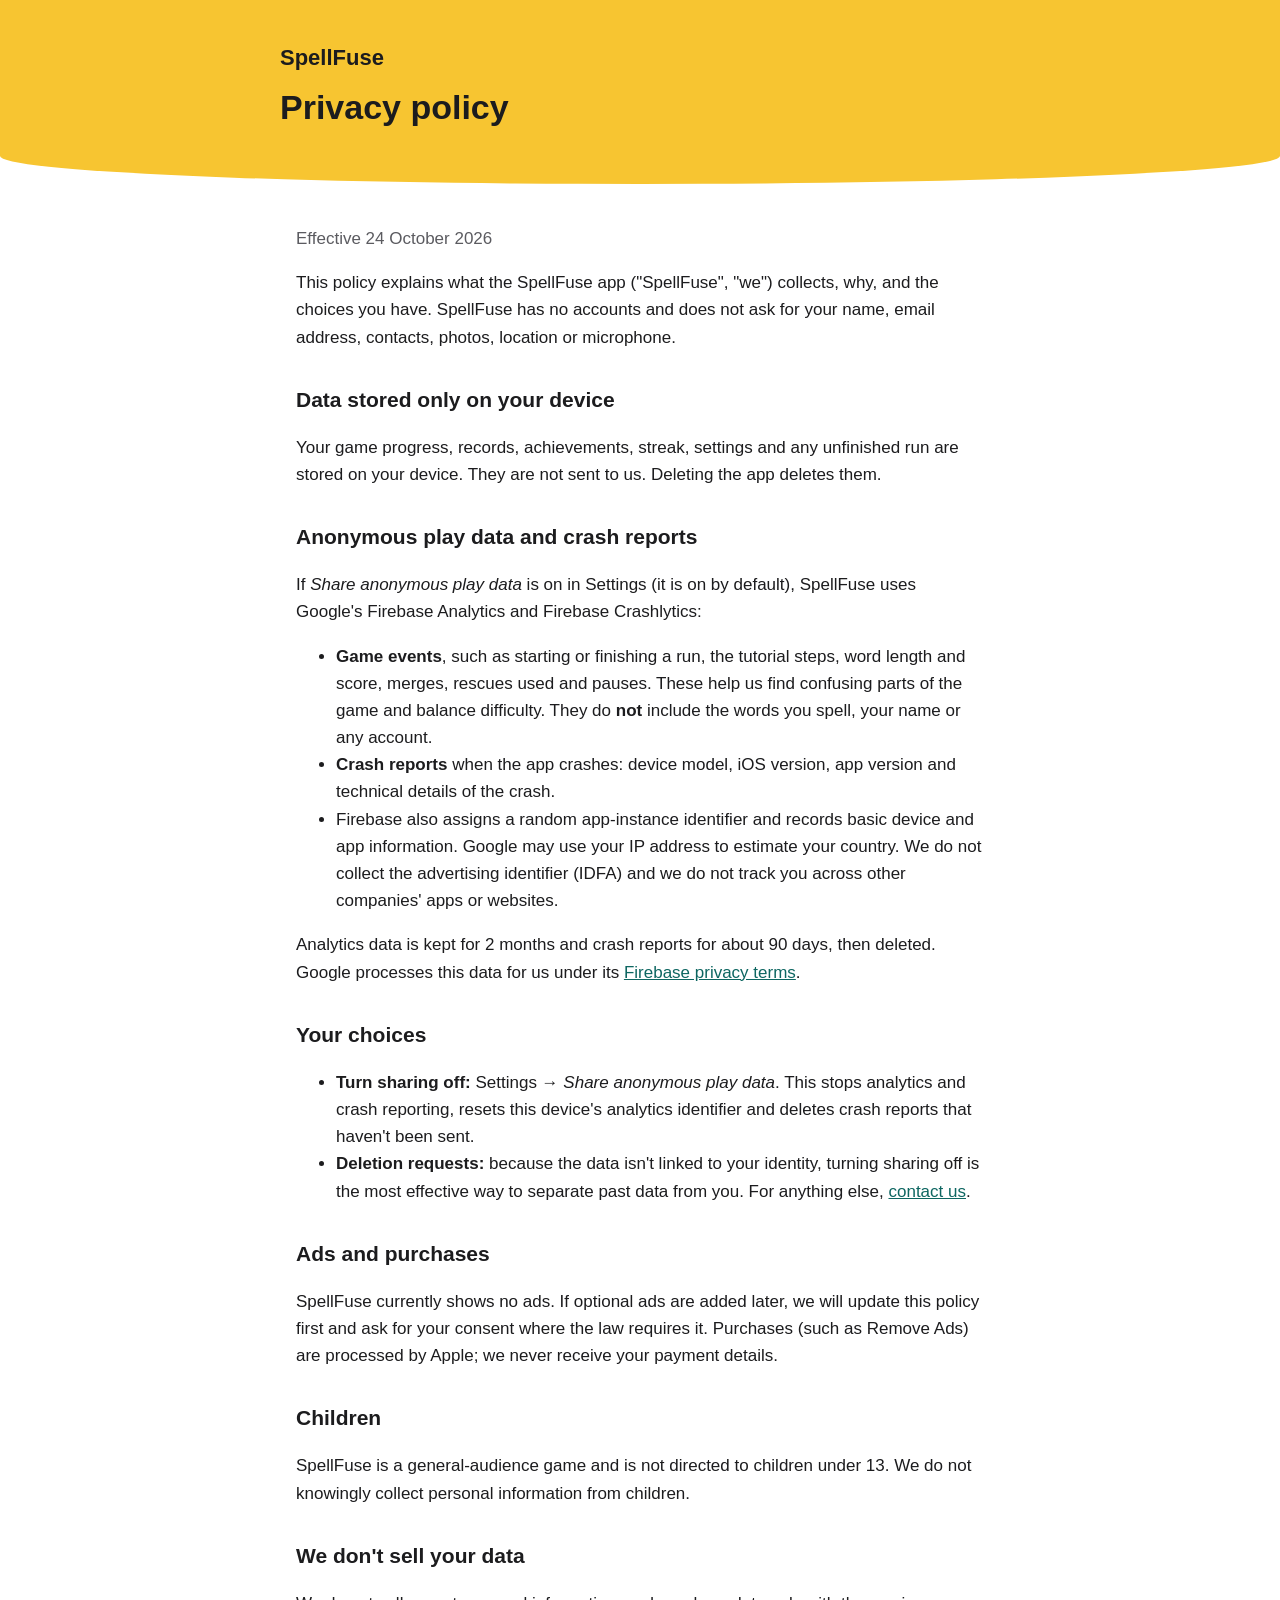
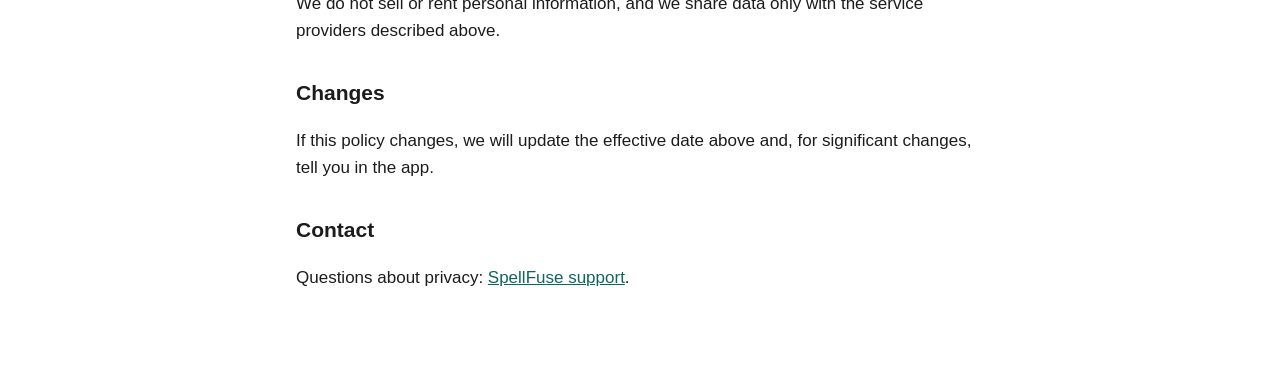
==== privacy.html @ 0ec0916e "SpellFuse pages" ====
<!doctype html>
<html lang="en"><head><meta charset="utf-8"><meta name="viewport" content="width=device-width, initial-scale=1">
<title>SpellFuse Privacy Policy</title><link rel="stylesheet" href="style.css"></head>
<body><header><div class="wrap"><a href="./">SpellFuse</a><h1>Privacy policy</h1></div></header>
<main>
<p class="muted">Effective 24 October 2026</p>
<p>This policy explains what the SpellFuse app ("SpellFuse", "we") collects, why, and the choices you have. SpellFuse has no accounts and does not ask for your name, email address, contacts, photos, location or microphone.</p>

<h2>Data stored only on your device</h2>
<p>Your game progress, records, achievements, streak, settings and any unfinished run are stored on your device. They are not sent to us. Deleting the app deletes them.</p>

<h2>Anonymous play data and crash reports</h2>
<p>If <em>Share anonymous play data</em> is on in Settings (it is on by default), SpellFuse uses Google's Firebase Analytics and Firebase Crashlytics:</p>
<ul>
<li><strong>Game events</strong>, such as starting or finishing a run, the tutorial steps, word length and score, merges, rescues used and pauses. These help us find confusing parts of the game and balance difficulty. They do <strong>not</strong> include the words you spell, your name or any account.</li>
<li><strong>Crash reports</strong> when the app crashes: device model, iOS version, app version and technical details of the crash.</li>
<li>Firebase also assigns a random app-instance identifier and records basic device and app information. Google may use your IP address to estimate your country. We do not collect the advertising identifier (IDFA) and we do not track you across other companies' apps or websites.</li>
</ul>
<p>Analytics data is kept for 2 months and crash reports for about 90 days, then deleted. Google processes this data for us under its <a href="https://firebase.google.com/support/privacy">Firebase privacy terms</a>.</p>

<h2>Your choices</h2>
<ul>
<li><strong>Turn sharing off:</strong> Settings → <em>Share anonymous play data</em>. This stops analytics and crash reporting, resets this device's analytics identifier and deletes crash reports that haven't been sent.</li>
<li><strong>Deletion requests:</strong> because the data isn't linked to your identity, turning sharing off is the most effective way to separate past data from you. For anything else, <a href="support.html">contact us</a>.</li>
</ul>

<h2>Ads and purchases</h2>
<p>SpellFuse currently shows no ads. If optional ads are added later, we will update this policy first and ask for your consent where the law requires it. Purchases (such as Remove Ads) are processed by Apple; we never receive your payment details.</p>

<h2>Children</h2>
<p>SpellFuse is a general-audience game and is not directed to children under 13. We do not knowingly collect personal information from children.</p>

<h2>We don't sell your data</h2>
<p>We do not sell or rent personal information, and we share data only with the service providers described above.</p>

<h2>Changes</h2>
<p>If this policy changes, we will update the effective date above and, for significant changes, tell you in the app.</p>

<h2>Contact</h2>
<p>Questions about privacy: <a href="support.html">SpellFuse support</a>.</p>
</main></body></html>
---- style.css ----
:root { --sun: #F7C531; --ink: #1C1C1E; --bg: #FFFFFF; --muted: #5B5B60; --card: #F7F7F8; --teal: #0D6661; }
@media (prefers-color-scheme: dark) { :root { --sun: #0D1729; --ink: #F3F5FA; --bg: #070A10; --muted: #B8C4D9; --card: #101724; --teal: #92E1D5; } }
* { box-sizing: border-box; }
body { margin: 0; background: var(--bg); color: var(--ink); font: 17px/1.6 -apple-system, BlinkMacSystemFont, "Segoe UI", Roboto, sans-serif; }
header { background: var(--sun); padding: 40px 16px 56px; border-bottom-left-radius: 50% 28px; border-bottom-right-radius: 50% 28px; }
header .wrap, main { max-width: 720px; margin: 0 auto; }
header a { color: var(--ink); text-decoration: none; font-weight: 800; font-size: 22px; }
h1 { margin: 12px 0 0; font-size: 34px; line-height: 1.2; }
main { padding: 24px 16px 64px; }
h2 { margin-top: 32px; font-size: 21px; }
p, li { color: var(--ink); }
.muted { color: var(--muted); }
.card { background: var(--card); border: 2px solid var(--ink); border-radius: 18px; padding: 16px 20px; margin: 16px 0; }
a { color: var(--teal); }
nav a { margin-right: 16px; }
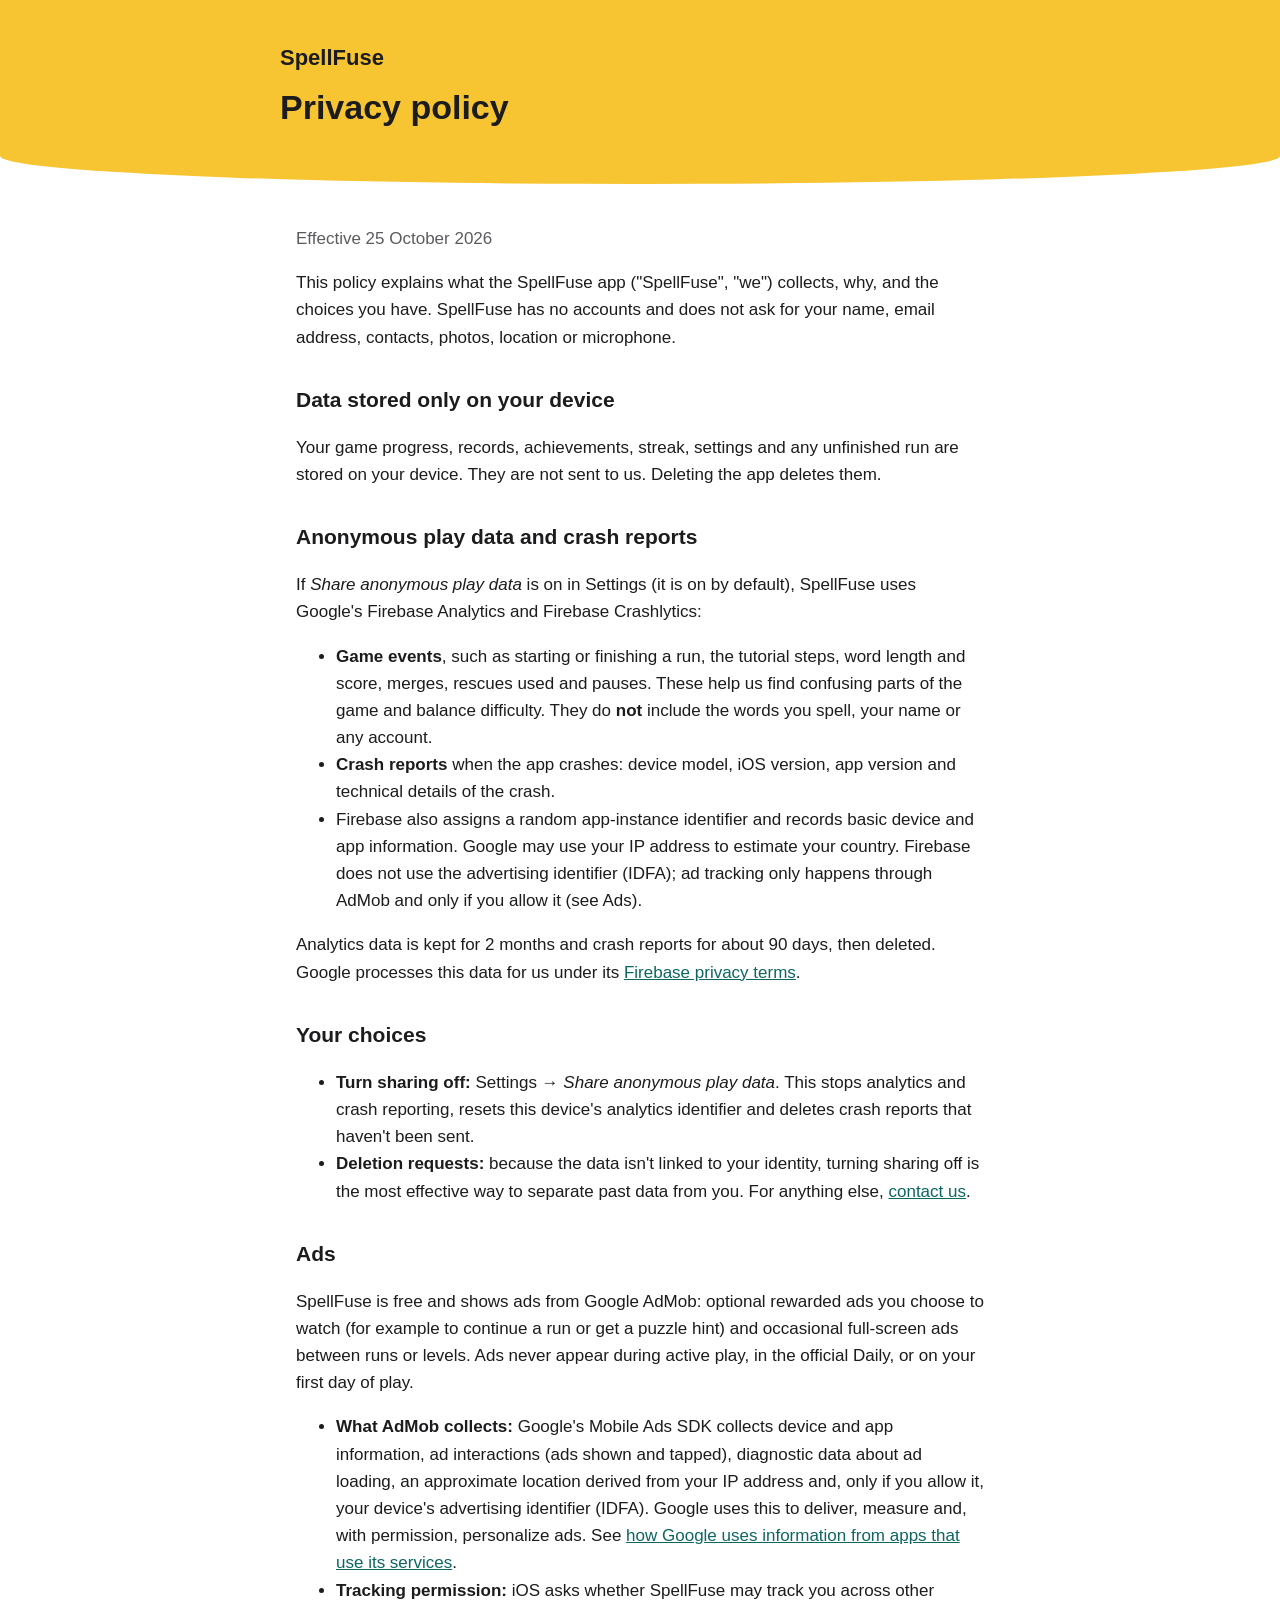
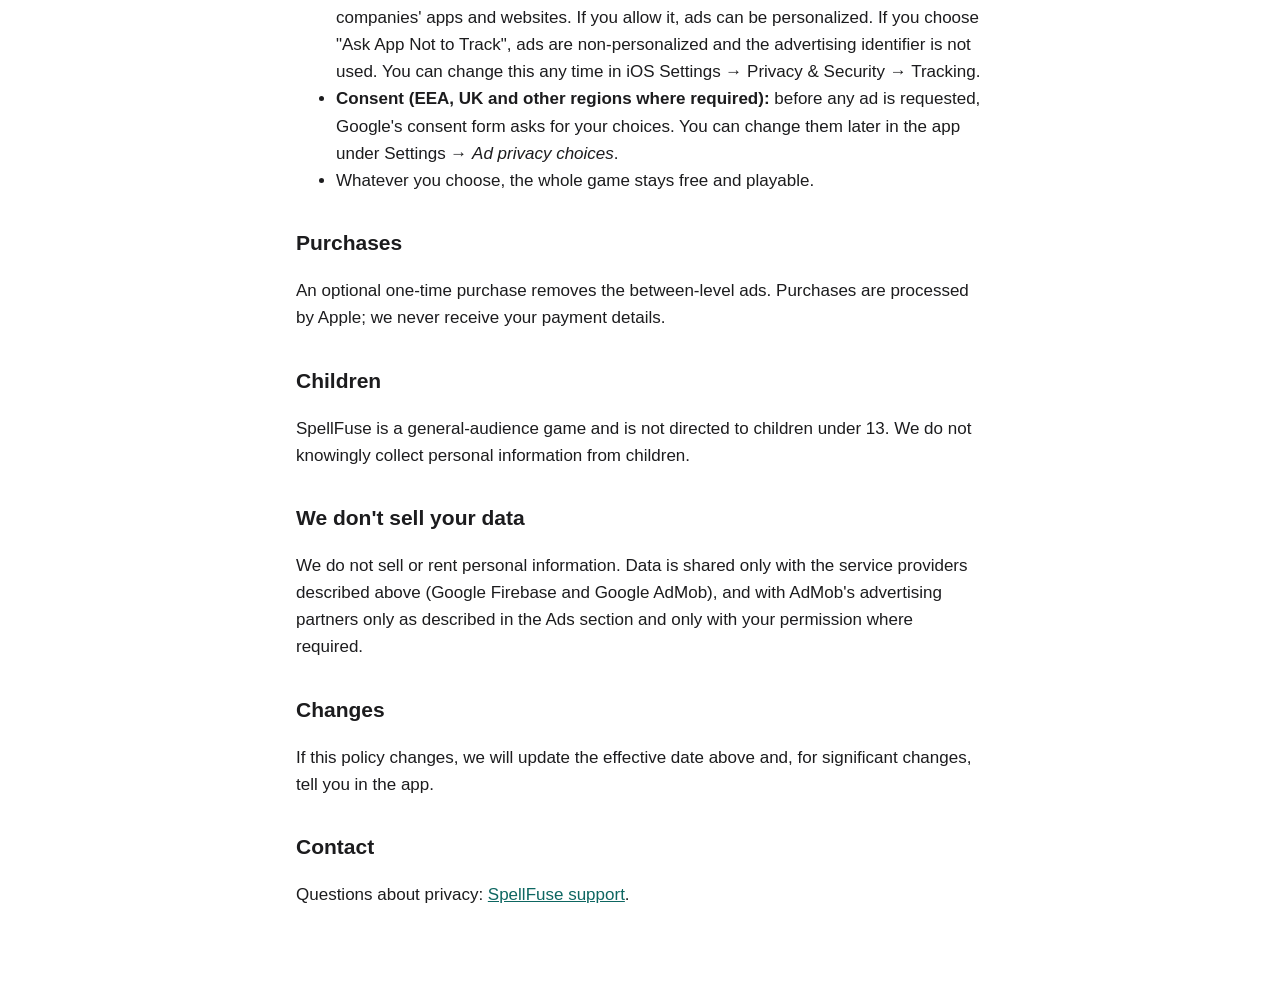
==== commit 43a3fd3e: "Privacy policy: ads, tracking and consent" ====
--- a/privacy.html
+++ b/privacy.html
@@ -3,7 +3,7 @@
 <title>SpellFuse Privacy Policy</title><link rel="stylesheet" href="style.css"></head>
 <body><header><div class="wrap"><a href="./">SpellFuse</a><h1>Privacy policy</h1></div></header>
 <main>
-<p class="muted">Effective 24 October 2026</p>
+<p class="muted">Effective 25 October 2026</p>
 <p>This policy explains what the SpellFuse app ("SpellFuse", "we") collects, why, and the choices you have. SpellFuse has no accounts and does not ask for your name, email address, contacts, photos, location or microphone.</p>
 
 <h2>Data stored only on your device</h2>
@@ -14,7 +14,7 @@
 <ul>
 <li><strong>Game events</strong>, such as starting or finishing a run, the tutorial steps, word length and score, merges, rescues used and pauses. These help us find confusing parts of the game and balance difficulty. They do <strong>not</strong> include the words you spell, your name or any account.</li>
 <li><strong>Crash reports</strong> when the app crashes: device model, iOS version, app version and technical details of the crash.</li>
-<li>Firebase also assigns a random app-instance identifier and records basic device and app information. Google may use your IP address to estimate your country. We do not collect the advertising identifier (IDFA) and we do not track you across other companies' apps or websites.</li>
+<li>Firebase also assigns a random app-instance identifier and records basic device and app information. Google may use your IP address to estimate your country. Firebase does not use the advertising identifier (IDFA); ad tracking only happens through AdMob and only if you allow it (see Ads).</li>
 </ul>
 <p>Analytics data is kept for 2 months and crash reports for about 90 days, then deleted. Google processes this data for us under its <a href="https://firebase.google.com/support/privacy">Firebase privacy terms</a>.</p>
 
@@ -24,14 +24,23 @@
 <li><strong>Deletion requests:</strong> because the data isn't linked to your identity, turning sharing off is the most effective way to separate past data from you. For anything else, <a href="support.html">contact us</a>.</li>
 </ul>
 
-<h2>Ads and purchases</h2>
-<p>SpellFuse currently shows no ads. If optional ads are added later, we will update this policy first and ask for your consent where the law requires it. Purchases (such as Remove Ads) are processed by Apple; we never receive your payment details.</p>
+<h2>Ads</h2>
+<p>SpellFuse is free and shows ads from Google AdMob: optional rewarded ads you choose to watch (for example to continue a run or get a puzzle hint) and occasional full-screen ads between runs or levels. Ads never appear during active play, in the official Daily, or on your first day of play.</p>
+<ul>
+<li><strong>What AdMob collects:</strong> Google's Mobile Ads SDK collects device and app information, ad interactions (ads shown and tapped), diagnostic data about ad loading, an approximate location derived from your IP address and, only if you allow it, your device's advertising identifier (IDFA). Google uses this to deliver, measure and, with permission, personalize ads. See <a href="https://policies.google.com/technologies/partner-sites">how Google uses information from apps that use its services</a>.</li>
+<li><strong>Tracking permission:</strong> iOS asks whether SpellFuse may track you across other companies' apps and websites. If you allow it, ads can be personalized. If you choose "Ask App Not to Track", ads are non-personalized and the advertising identifier is not used. You can change this any time in iOS Settings → Privacy &amp; Security → Tracking.</li>
+<li><strong>Consent (EEA, UK and other regions where required):</strong> before any ad is requested, Google's consent form asks for your choices. You can change them later in the app under Settings → <em>Ad privacy choices</em>.</li>
+<li>Whatever you choose, the whole game stays free and playable.</li>
+</ul>
+
+<h2>Purchases</h2>
+<p>An optional one-time purchase removes the between-level ads. Purchases are processed by Apple; we never receive your payment details.</p>
 
 <h2>Children</h2>
 <p>SpellFuse is a general-audience game and is not directed to children under 13. We do not knowingly collect personal information from children.</p>
 
 <h2>We don't sell your data</h2>
-<p>We do not sell or rent personal information, and we share data only with the service providers described above.</p>
+<p>We do not sell or rent personal information. Data is shared only with the service providers described above (Google Firebase and Google AdMob), and with AdMob's advertising partners only as described in the Ads section and only with your permission where required.</p>
 
 <h2>Changes</h2>
 <p>If this policy changes, we will update the effective date above and, for significant changes, tell you in the app.</p>
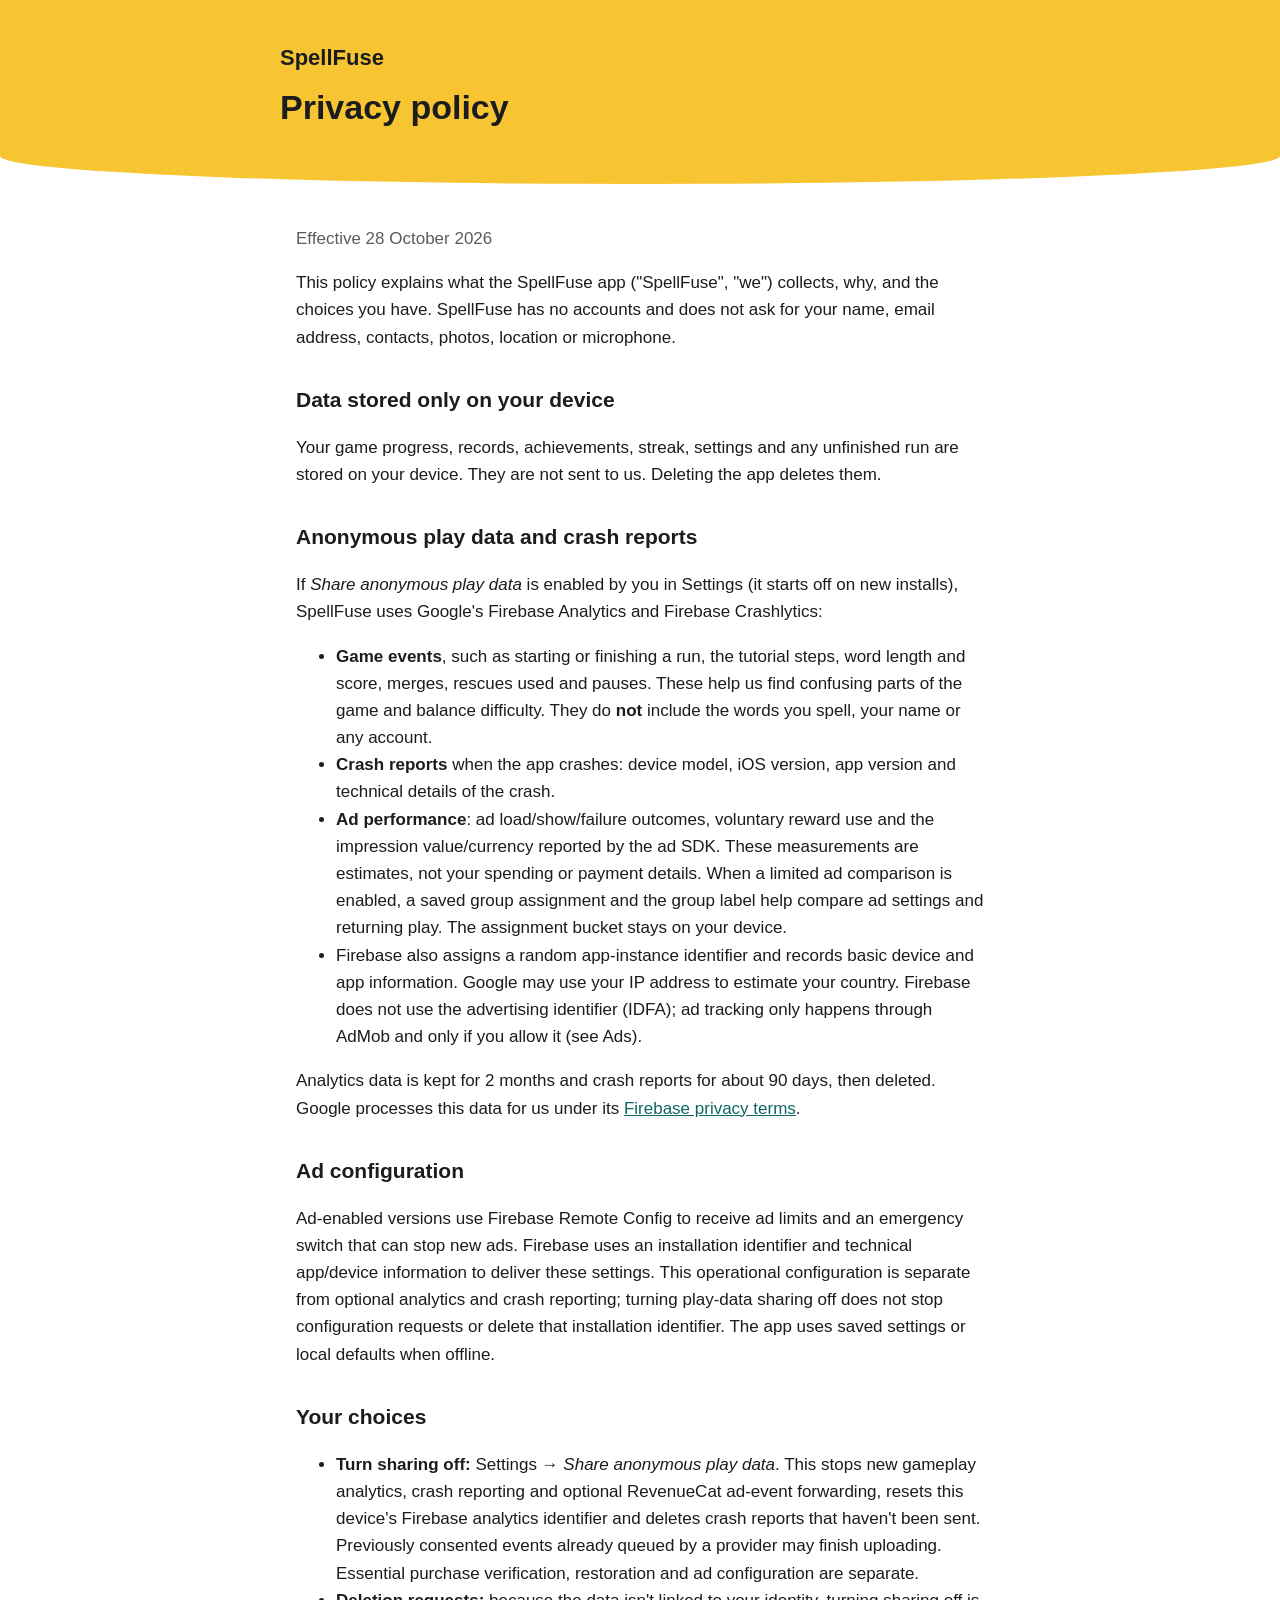
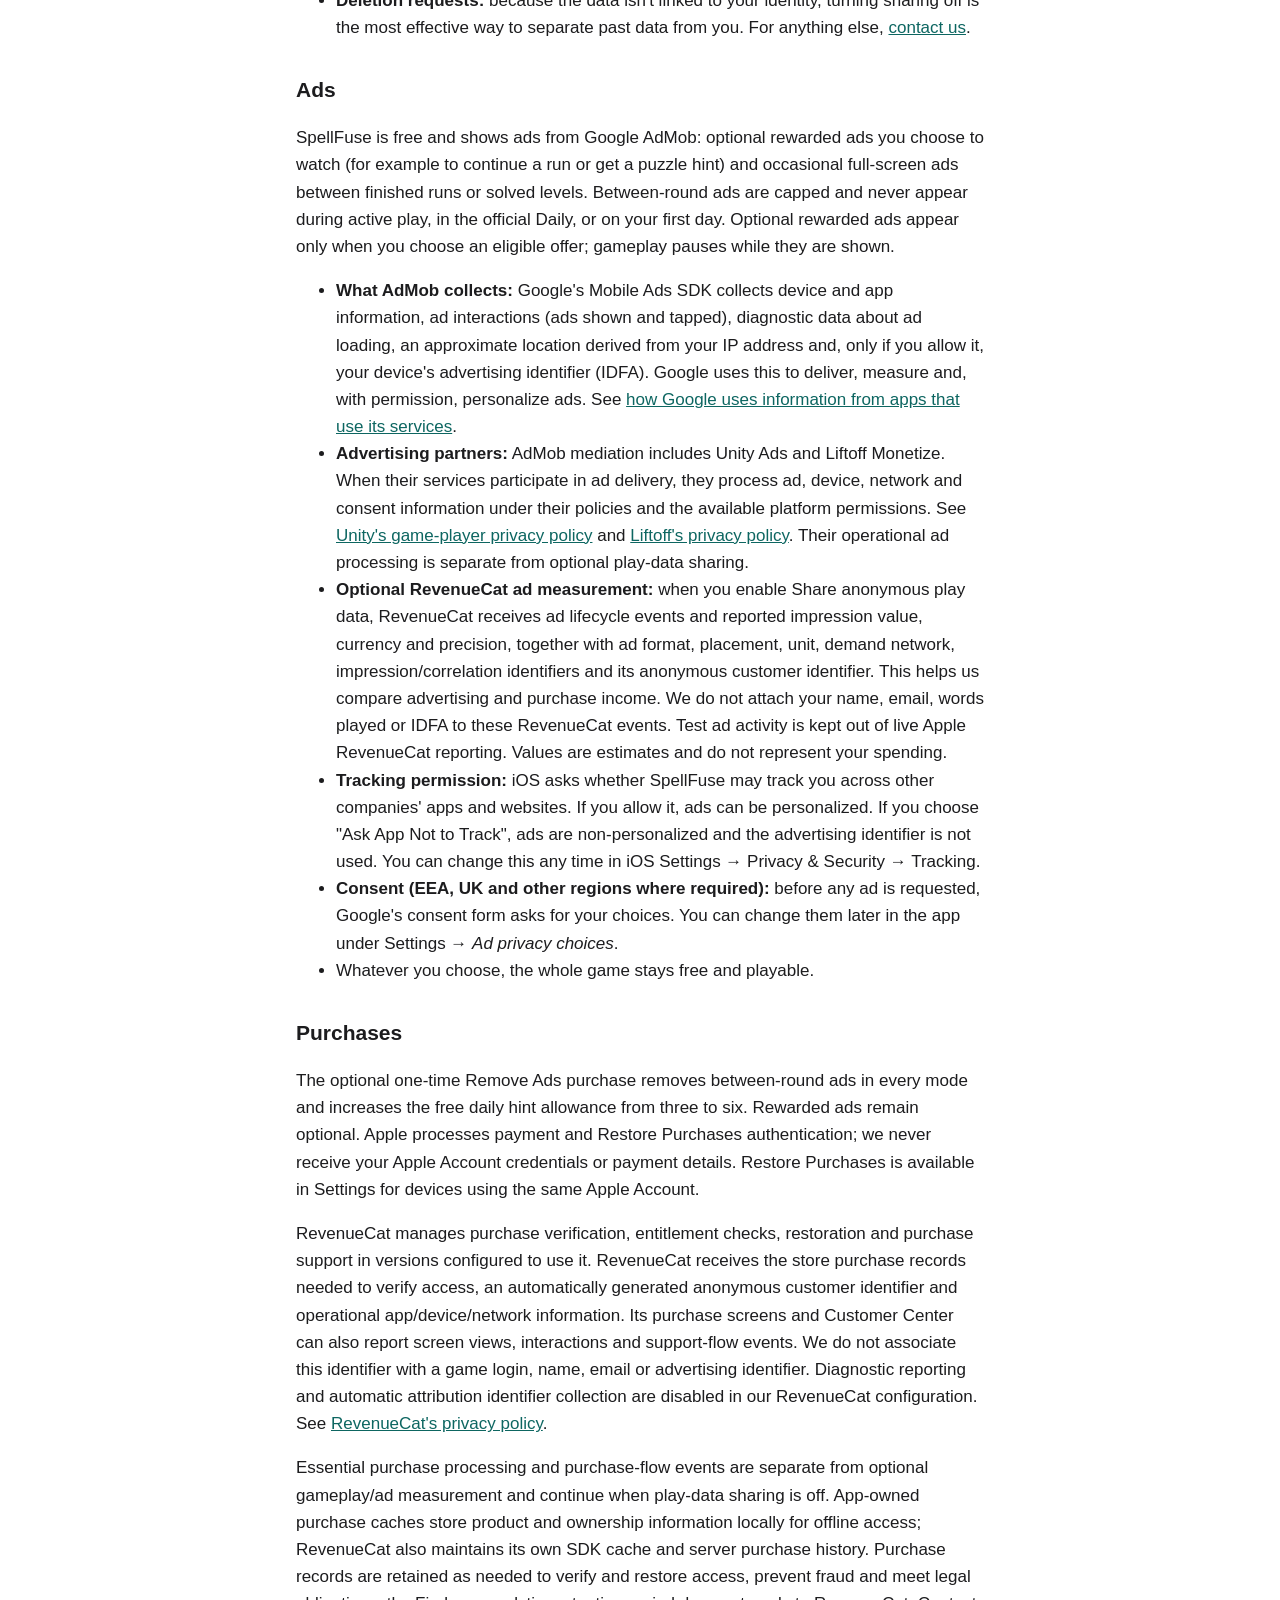
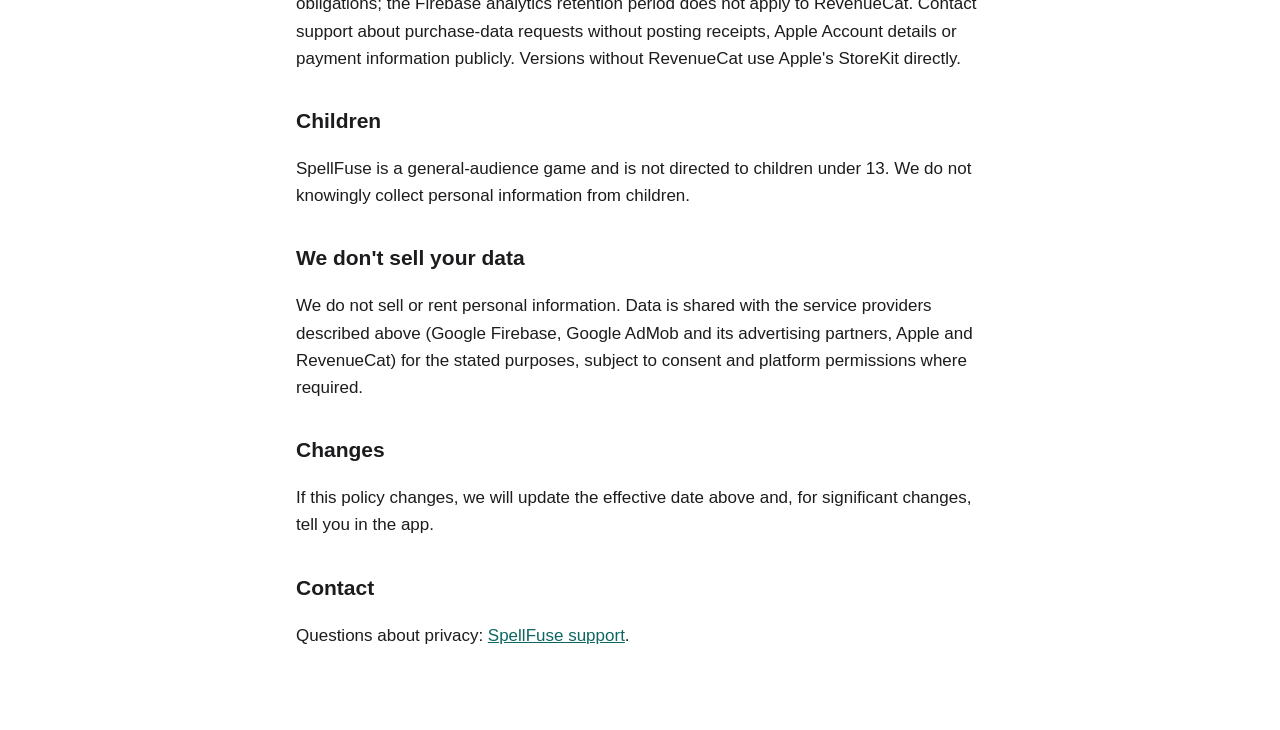
==== commit 86da3768: "Disclose RevenueCat purchases and ad measurement" ====
--- a/privacy.html
+++ b/privacy.html
@@ -3,44 +3,52 @@
 <title>SpellFuse Privacy Policy</title><link rel="stylesheet" href="style.css"></head>
 <body><header><div class="wrap"><a href="./">SpellFuse</a><h1>Privacy policy</h1></div></header>
 <main>
-<p class="muted">Effective 25 October 2026</p>
+<p class="muted">Effective 28 October 2026</p>
 <p>This policy explains what the SpellFuse app ("SpellFuse", "we") collects, why, and the choices you have. SpellFuse has no accounts and does not ask for your name, email address, contacts, photos, location or microphone.</p>
 
 <h2>Data stored only on your device</h2>
 <p>Your game progress, records, achievements, streak, settings and any unfinished run are stored on your device. They are not sent to us. Deleting the app deletes them.</p>
 
 <h2>Anonymous play data and crash reports</h2>
-<p>If <em>Share anonymous play data</em> is on in Settings (it is on by default), SpellFuse uses Google's Firebase Analytics and Firebase Crashlytics:</p>
+<p>If <em>Share anonymous play data</em> is enabled by you in Settings (it starts off on new installs), SpellFuse uses Google's Firebase Analytics and Firebase Crashlytics:</p>
 <ul>
 <li><strong>Game events</strong>, such as starting or finishing a run, the tutorial steps, word length and score, merges, rescues used and pauses. These help us find confusing parts of the game and balance difficulty. They do <strong>not</strong> include the words you spell, your name or any account.</li>
 <li><strong>Crash reports</strong> when the app crashes: device model, iOS version, app version and technical details of the crash.</li>
+<li><strong>Ad performance</strong>: ad load/show/failure outcomes, voluntary reward use and the impression value/currency reported by the ad SDK. These measurements are estimates, not your spending or payment details. When a limited ad comparison is enabled, a saved group assignment and the group label help compare ad settings and returning play. The assignment bucket stays on your device.</li>
 <li>Firebase also assigns a random app-instance identifier and records basic device and app information. Google may use your IP address to estimate your country. Firebase does not use the advertising identifier (IDFA); ad tracking only happens through AdMob and only if you allow it (see Ads).</li>
 </ul>
 <p>Analytics data is kept for 2 months and crash reports for about 90 days, then deleted. Google processes this data for us under its <a href="https://firebase.google.com/support/privacy">Firebase privacy terms</a>.</p>
 
+<h2>Ad configuration</h2>
+<p>Ad-enabled versions use Firebase Remote Config to receive ad limits and an emergency switch that can stop new ads. Firebase uses an installation identifier and technical app/device information to deliver these settings. This operational configuration is separate from optional analytics and crash reporting; turning play-data sharing off does not stop configuration requests or delete that installation identifier. The app uses saved settings or local defaults when offline.</p>
+
 <h2>Your choices</h2>
 <ul>
-<li><strong>Turn sharing off:</strong> Settings → <em>Share anonymous play data</em>. This stops analytics and crash reporting, resets this device's analytics identifier and deletes crash reports that haven't been sent.</li>
+<li><strong>Turn sharing off:</strong> Settings → <em>Share anonymous play data</em>. This stops new gameplay analytics, crash reporting and optional RevenueCat ad-event forwarding, resets this device's Firebase analytics identifier and deletes crash reports that haven't been sent. Previously consented events already queued by a provider may finish uploading. Essential purchase verification, restoration and ad configuration are separate.</li>
 <li><strong>Deletion requests:</strong> because the data isn't linked to your identity, turning sharing off is the most effective way to separate past data from you. For anything else, <a href="support.html">contact us</a>.</li>
 </ul>
 
 <h2>Ads</h2>
-<p>SpellFuse is free and shows ads from Google AdMob: optional rewarded ads you choose to watch (for example to continue a run or get a puzzle hint) and occasional full-screen ads between runs or levels. Ads never appear during active play, in the official Daily, or on your first day of play.</p>
+<p>SpellFuse is free and shows ads from Google AdMob: optional rewarded ads you choose to watch (for example to continue a run or get a puzzle hint) and occasional full-screen ads between finished runs or solved levels. Between-round ads are capped and never appear during active play, in the official Daily, or on your first day. Optional rewarded ads appear only when you choose an eligible offer; gameplay pauses while they are shown.</p>
 <ul>
 <li><strong>What AdMob collects:</strong> Google's Mobile Ads SDK collects device and app information, ad interactions (ads shown and tapped), diagnostic data about ad loading, an approximate location derived from your IP address and, only if you allow it, your device's advertising identifier (IDFA). Google uses this to deliver, measure and, with permission, personalize ads. See <a href="https://policies.google.com/technologies/partner-sites">how Google uses information from apps that use its services</a>.</li>
+<li><strong>Advertising partners:</strong> AdMob mediation includes Unity Ads and Liftoff Monetize. When their services participate in ad delivery, they process ad, device, network and consent information under their policies and the available platform permissions. See <a href="https://unity.com/legal/game-player-and-app-user-privacy-policy">Unity's game-player privacy policy</a> and <a href="https://liftoff.io/privacy-policy/">Liftoff's privacy policy</a>. Their operational ad processing is separate from optional play-data sharing.</li>
+<li><strong>Optional RevenueCat ad measurement:</strong> when you enable Share anonymous play data, RevenueCat receives ad lifecycle events and reported impression value, currency and precision, together with ad format, placement, unit, demand network, impression/correlation identifiers and its anonymous customer identifier. This helps us compare advertising and purchase income. We do not attach your name, email, words played or IDFA to these RevenueCat events. Test ad activity is kept out of live Apple RevenueCat reporting. Values are estimates and do not represent your spending.</li>
 <li><strong>Tracking permission:</strong> iOS asks whether SpellFuse may track you across other companies' apps and websites. If you allow it, ads can be personalized. If you choose "Ask App Not to Track", ads are non-personalized and the advertising identifier is not used. You can change this any time in iOS Settings → Privacy &amp; Security → Tracking.</li>
 <li><strong>Consent (EEA, UK and other regions where required):</strong> before any ad is requested, Google's consent form asks for your choices. You can change them later in the app under Settings → <em>Ad privacy choices</em>.</li>
 <li>Whatever you choose, the whole game stays free and playable.</li>
 </ul>
 
 <h2>Purchases</h2>
-<p>An optional one-time purchase removes the between-level ads. Purchases are processed by Apple; we never receive your payment details.</p>
+<p>The optional one-time Remove Ads purchase removes between-round ads in every mode and increases the free daily hint allowance from three to six. Rewarded ads remain optional. Apple processes payment and Restore Purchases authentication; we never receive your Apple Account credentials or payment details. Restore Purchases is available in Settings for devices using the same Apple Account.</p>
+<p>RevenueCat manages purchase verification, entitlement checks, restoration and purchase support in versions configured to use it. RevenueCat receives the store purchase records needed to verify access, an automatically generated anonymous customer identifier and operational app/device/network information. Its purchase screens and Customer Center can also report screen views, interactions and support-flow events. We do not associate this identifier with a game login, name, email or advertising identifier. Diagnostic reporting and automatic attribution identifier collection are disabled in our RevenueCat configuration. See <a href="https://www.revenuecat.com/privacy">RevenueCat's privacy policy</a>.</p>
+<p>Essential purchase processing and purchase-flow events are separate from optional gameplay/ad measurement and continue when play-data sharing is off. App-owned purchase caches store product and ownership information locally for offline access; RevenueCat also maintains its own SDK cache and server purchase history. Purchase records are retained as needed to verify and restore access, prevent fraud and meet legal obligations; the Firebase analytics retention period does not apply to RevenueCat. Contact support about purchase-data requests without posting receipts, Apple Account details or payment information publicly. Versions without RevenueCat use Apple's StoreKit directly.</p>
 
 <h2>Children</h2>
 <p>SpellFuse is a general-audience game and is not directed to children under 13. We do not knowingly collect personal information from children.</p>
 
 <h2>We don't sell your data</h2>
-<p>We do not sell or rent personal information. Data is shared only with the service providers described above (Google Firebase and Google AdMob), and with AdMob's advertising partners only as described in the Ads section and only with your permission where required.</p>
+<p>We do not sell or rent personal information. Data is shared with the service providers described above (Google Firebase, Google AdMob and its advertising partners, Apple and RevenueCat) for the stated purposes, subject to consent and platform permissions where required.</p>
 
 <h2>Changes</h2>
 <p>If this policy changes, we will update the effective date above and, for significant changes, tell you in the app.</p>
